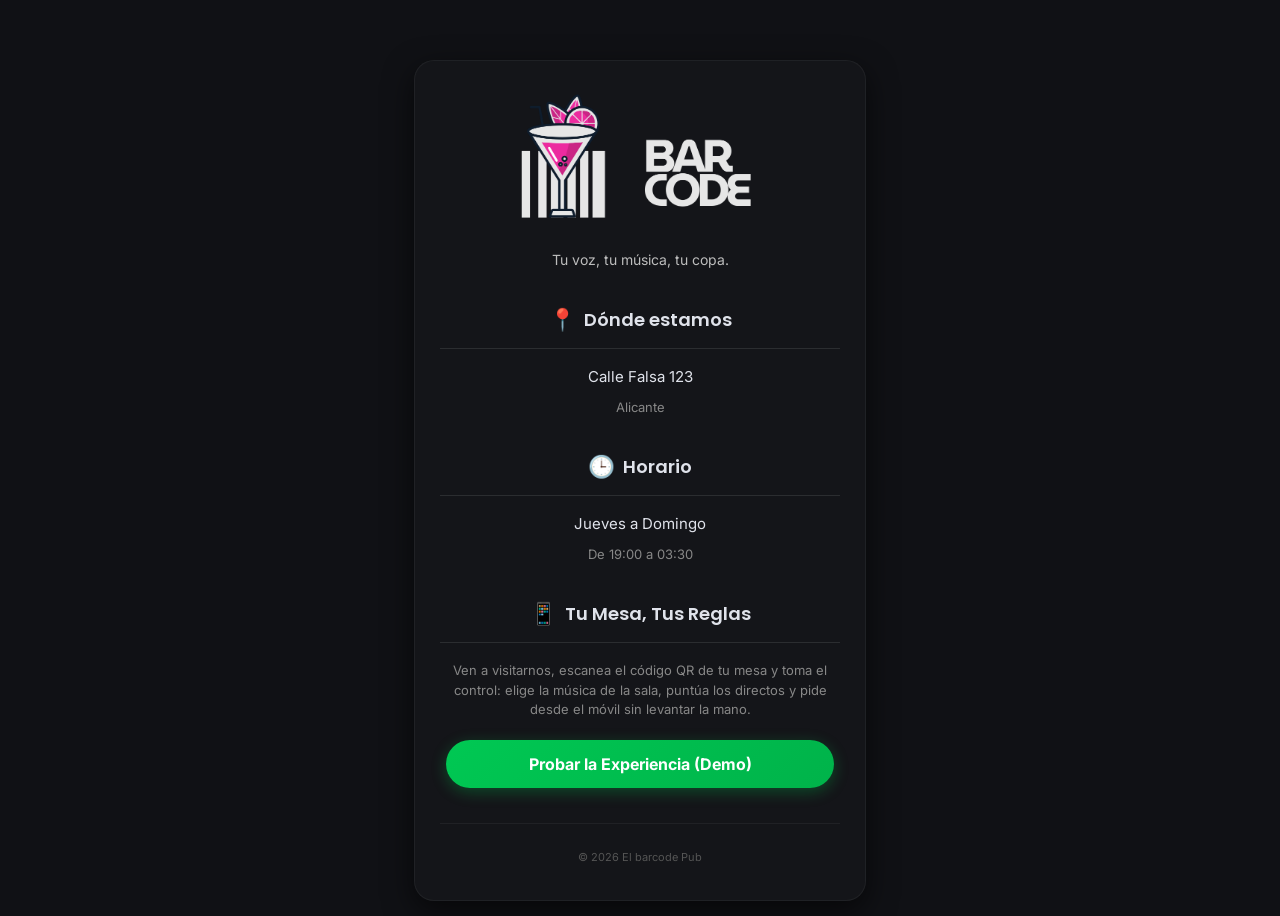
==== index.html @ 7a29fbdd "Push desde Stream Deck" ====
<!DOCTYPE html>
<html lang="es">
<head>
    <meta charset="UTF-8">
    <meta name="viewport" content="width=device-width, initial-scale=1.0, maximum-scale=1.0, user-scalable=no">
    <title>Salseo Pub | Alicante</title>
    <link rel="preconnect" href="https://fonts.googleapis.com">
    <link rel="preconnect" href="https://fonts.gstatic.com" crossorigin>
    <link href="https://fonts.googleapis.com/css2?family=Poppins:wght@600;700&family=Inter:wght@400;600&display=swap" rel="stylesheet">
    <link rel="stylesheet" href="style.css">
</head>
<body>

    <div class="contenedor" style="margin-top: 5vh;">
        
        <img src="img/logo.png" alt="Logo El barcode Pub" class="logo-barcode">

        <p class="subtitulo">Tu voz, tu música, tu copa.</p>

        <div>
            <h3><span class="icon">📍</span> Dónde estamos</h3>
            <p style="font-size: 15px; margin-bottom: 5px; color: var(--text-body);">Calle Falsa 123</p>
            <p style="font-size: 13px; color: #888;">Alicante</p>
        </div>

        <div>
            <h3><span class="icon">🕒</span> Horario</h3>
            <p style="font-size: 15px; margin-bottom: 5px; color: var(--text-body);">Jueves a Domingo</p>
            <p style="font-size: 13px; color: #888;">De 19:00 a 03:30</p>
        </div>

        <div>
            <h3><span class="icon">📱</span> Tu Mesa, Tus Reglas</h3>
            <p style="font-size: 13px; color: #888; margin-bottom: 20px; padding: 0 10px; line-height: 1.5;">
                Ven a visitarnos, escanea el código QR de tu mesa y toma el control: elige la música de la sala, puntúa los directos y pide desde el móvil sin levantar la mano.
            </p>
            
            <a href="clientes.html" class="boton boton-verde">Probar la Experiencia (Demo)</a>
        </div>

        <div style="margin-top: 35px; border-top: 1px solid rgba(255, 255, 255, 0.05); padding-top: 15px;">
            <p style="font-size: 11px; color: #555;">© 2026 El barcode Pub</p>
        </div>

    </div>

</body>
</html>
---- style.css ----
:root {
    --accent-orange: #FE9400; 
    --accent-orange-hover: #e67e22;
    --accent-green: #00C853; 
    --accent-green-hover: #00b34a;
    --accent-dark-btn: #393C45; 
    --bg-body: #101115; 
    --bg-card: #16171B; 
    --text-heading: #BDBDBD; 
    --text-body: #E0E3EB; 
    --shadow-card: 0 10px 30px rgba(0,0,0,0.6);
}

body {
    font-family: 'Inter', sans-serif;
    background-color: var(--bg-body);
    color: var(--text-body);
    margin: 0;
    padding: 15px;
    text-align: center;
    -webkit-overflow-scrolling: touch; 
}

.contenedor {
    max-width: 400px;
    margin: 0 auto;
    background-color: rgba(22, 23, 27, 0.8);
    border-radius: 20px;
    padding: 25px;
    box-shadow: var(--shadow-card);
    border: 1px solid rgba(255, 255, 255, 0.05);
    backdrop-filter: blur(10px);
    -webkit-backdrop-filter: blur(10px);
}

h1 { 
    font-family: 'Poppins', sans-serif;
    font-weight: 700;
    background: linear-gradient(135deg, #FE9400 0%, #ffc163 100%);
    -webkit-background-clip: text;
    background-clip: text;
    -webkit-text-fill-color: transparent;
    margin: 0; 
    font-size: 26px;
}

p.subtitulo { color: var(--text-heading); font-size: 14px; margin-bottom: 30px; font-weight: 400;}

h3 { 
    color: var(--text-body); 
    border-bottom: 1px solid rgba(255, 255, 255, 0.1); 
    padding-bottom: 12px; 
    margin-top: 35px;
    font-size: 18px;
    font-family: 'Poppins', sans-serif;
    font-weight: 600;
    display: flex;
    align-items: center;
    justify-content: center;
}

h3 span.icon { margin-right: 8px; font-size: 1.2em;}

.boton {
    display: block;
    background: linear-gradient(135deg, #FE9400 0%, #f39c12 100%);
    color: #1a1a1a;
    padding: 14px;
    text-decoration: none;
    border-radius: 30px;
    font-weight: 700;
    font-size: 16px;
    margin: 12px auto;
    width: 90%;
    border: none;
    cursor: pointer;
    box-shadow: 0 4px 15px rgba(254, 148, 0, 0.3);
    transition: transform 0.1s ease, box-shadow 0.2s ease;
    outline: none;
}
.boton:active { transform: scale(0.98); box-shadow: 0 2px 10px rgba(254, 148, 0, 0.2); }

.boton-verde {
    background: linear-gradient(135deg, #00C853 0%, #00b34a 100%);
    color: white;
    box-shadow: 0 4px 15px rgba(0, 200, 83, 0.3);
}
.boton-verde:active { transform: scale(0.98); box-shadow: 0 2px 10px rgba(0, 200, 83, 0.2); }

.boton-oscuro {
    background-color: var(--accent-dark-btn);
    color: white;
    box-shadow: 0 4px 10px rgba(0, 0, 0, 0.3);
    background-image: none;
}
.boton-oscuro:hover { background-color: #555; }
.boton-oscuro:active { transform: scale(0.98); }

/* --- NUEVO: Estilo para la caja de texto de pedir canciones --- */
.input-texto {
    width: 90%;
    padding: 14px;
    border-radius: 12px;
    border: 1px solid rgba(255, 255, 255, 0.1);
    background-color: #1a1a1a;
    color: white;
    font-family: 'Inter', sans-serif;
    font-size: 14px;
    margin-bottom: 10px;
    outline: none;
}
.input-texto:focus {
    border-color: var(--accent-orange);
}

.datos-wifi {
    background-color: #1a1a1a;
    padding: 12px;
    border-radius: 12px;
    margin-bottom: 10px;
    border: 1px solid rgba(255, 255, 255, 0.05);
}
.datos-wifi p strong { color: var(--accent-orange); }

/* --- ESTILOS ESPECÍFICOS DE LA CARTA INTERACTIVA --- */
.carta-body { padding-bottom: 40px; }

.caja-alergenos {
    background-color: var(--bg-card);
    border-radius: 15px;
    margin-bottom: 20px;
    border: 1px solid rgba(255, 255, 255, 0.05);
    overflow: hidden; 
}

.caja-alergenos summary {
    padding: 14px;
    color: var(--accent-orange);
    font-weight: 600;
    font-size: 14px;
    cursor: pointer;
    list-style: none;
    display: flex;
    justify-content: space-between;
    align-items: center;
    user-select: none;
}
.caja-alergenos summary::-webkit-details-marker { display: none; }

.filtros-contenido {
    padding: 0 14px 14px 14px;
    display: flex;
    flex-wrap: wrap; 
    gap: 8px;
    border-top: 1px solid rgba(255, 255, 255, 0.05);
    padding-top: 15px;
}

.etiqueta-filtro {
    display: flex;
    align-items: center;
    background-color: var(--accent-dark-btn);
    padding: 8px 14px;
    border-radius: 20px;
    font-size: 13px;
    border: 1px solid rgba(255, 255, 255, 0.05);
    cursor: pointer;
    transition: all 0.2s ease;
}
.etiqueta-filtro input { display: none; }
.etiqueta-filtro:has(input:checked) {
    background-color: #E53935; /* Rojo alerta */
    color: white;
}

.categorias-scroll {
    display: flex;
    overflow-x: auto;
    gap: 10px;
    padding-bottom: 10px;
    margin-bottom: 15px;
    scrollbar-width: none; 
}
.categorias-scroll::-webkit-scrollbar { display: none; }

.btn-categoria {
    background-color: #1a1a1a;
    color: #aaa;
    border: 1px solid rgba(255, 255, 255, 0.1);
    padding: 10px 20px;
    border-radius: 25px;
    font-family: 'Poppins', sans-serif;
    font-size: 14px;
    font-weight: 600;
    white-space: nowrap;
    cursor: pointer;
    transition: all 0.2s ease;
}
.btn-categoria.activo {
    background: linear-gradient(135deg, var(--accent-orange) 0%, #ffc163 100%);
    color: #1a1a1a;
    border: none;
    box-shadow: 0 4px 10px rgba(254, 148, 0, 0.3);
}

.plato {
    background-color: rgba(22, 23, 27, 0.8);
    padding: 18px;
    border-radius: 15px;
    margin-bottom: 15px;
    border: 1px solid rgba(255, 255, 255, 0.05);
    animation: fadeIn 0.3s ease;
}

@keyframes fadeIn {
    from { opacity: 0; transform: translateY(10px); }
    to { opacity: 1; transform: translateY(0); }
}

.plato-titulo {
    display: flex;
    justify-content: space-between;
    align-items: flex-start;
    margin-bottom: 8px;
    gap: 10px;
}
.plato h3 { margin: 0; color: #fff; font-size: 16px; font-family: 'Poppins', sans-serif; line-height: 1.2;}
.precio { color: var(--accent-green); font-weight: 700; font-size: 16px; font-family: 'Poppins', sans-serif;}
.descripcion { color: #aaa; font-size: 13px; margin: 5px 0 10px 0; line-height: 1.4; }
.alergenos-lista { color: #E53935; font-size: 11px; font-weight: 600; display: flex; flex-wrap: wrap; gap: 5px;}
.sin-alergenos { color: #888; font-size: 11px; }

/* --- ESTILOS PARA LAS JAMS (Termómetro) --- */
.caja-termometro {
    background-color: rgba(22, 23, 27, 0.5);
    padding: 20px;
    border-radius: 15px;
    border: 1px solid rgba(255, 255, 255, 0.05);
    margin-bottom: 20px;
}

.barra-fondo {
    width: 100%;
    height: 30px;
    background-color: #1a1a1a;
    border-radius: 15px;
    overflow: hidden;
    border: 1px solid rgba(255, 255, 255, 0.1);
    position: relative;
    /* Efecto de sombra interior para que parezca hundido */
    box-shadow: inset 0 2px 5px rgba(0,0,0,0.5);
}

.barra-relleno {
    height: 100%;
    width: 0%; /* Esto lo cambiaremos con JS */
    /* Un degradado que va de verde a rojo para dar sensación de temperatura */
    background: linear-gradient(90deg, var(--accent-green) 0%, var(--accent-orange) 50%, #E53935 100%);
    transition: width 0.4s cubic-bezier(0.4, 0, 0.2, 1);
}

/* Clase para desactivar el botón temporalmente (Anti-Spam) */
.boton-bloqueado {
    opacity: 0.5;
    cursor: not-allowed;
    pointer-events: none; /* Evita que se pueda hacer clic */
    background: #555 !important; /* Lo ponemos gris */
    box-shadow: none !important;
}

.logo-barcode {
    width: 100%;
    max-width: 280px; /* Controla el ancho máximo para móviles */
    height: auto; /* Mantiene la proporción rectangular */
    margin-bottom: 25px; /* Separa el logo del título */
    display: block; /* Para centrarlo horizontalmente */
    margin-left: auto;
    margin-right: auto;
}
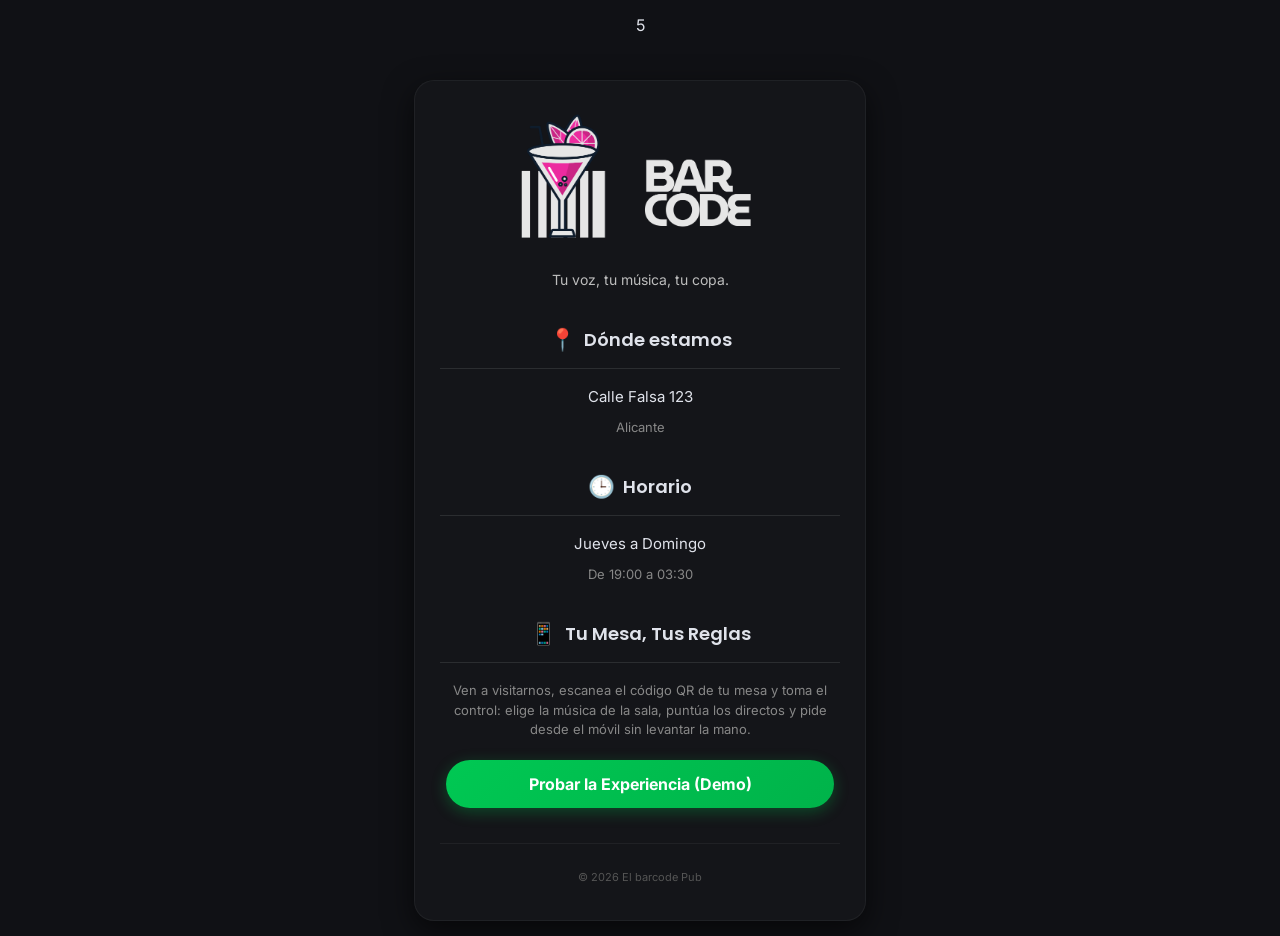
==== commit 3b54d5a0: "Push desde Stream Deck" ====
--- a/index.html
+++ b/index.html
@@ -3,14 +3,14 @@
 <head>
     <meta charset="UTF-8">
     <meta name="viewport" content="width=device-width, initial-scale=1.0, maximum-scale=1.0, user-scalable=no">
-    <title>Salseo Pub | Alicante</title>
+    <title>Bar Code | Alicante</title>
     <link rel="preconnect" href="https://fonts.googleapis.com">
     <link rel="preconnect" href="https://fonts.gstatic.com" crossorigin>
     <link href="https://fonts.googleapis.com/css2?family=Poppins:wght@600;700&family=Inter:wght@400;600&display=swap" rel="stylesheet">
     <link rel="stylesheet" href="style.css">
 </head>
 <body>
-
+5
     <div class="contenedor" style="margin-top: 5vh;">
         
         <img src="img/logo.png" alt="Logo El barcode Pub" class="logo-barcode">
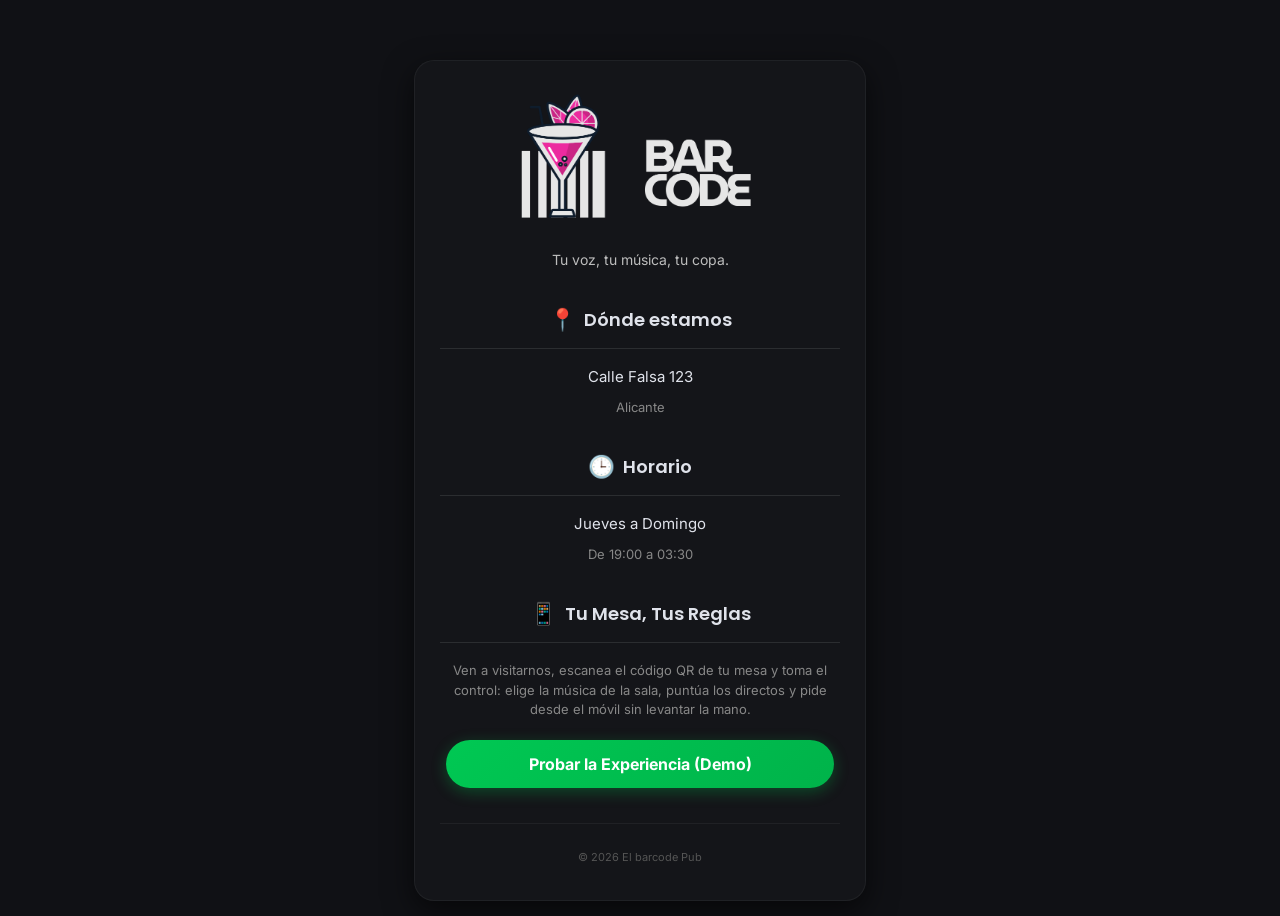
==== commit 4479239b: "Push desde Stream Deck" ====
--- a/index.html
+++ b/index.html
@@ -10,7 +10,6 @@
     <link rel="stylesheet" href="style.css">
 </head>
 <body>
-5
     <div class="contenedor" style="margin-top: 5vh;">
         
         <img src="img/logo.png" alt="Logo El barcode Pub" class="logo-barcode">
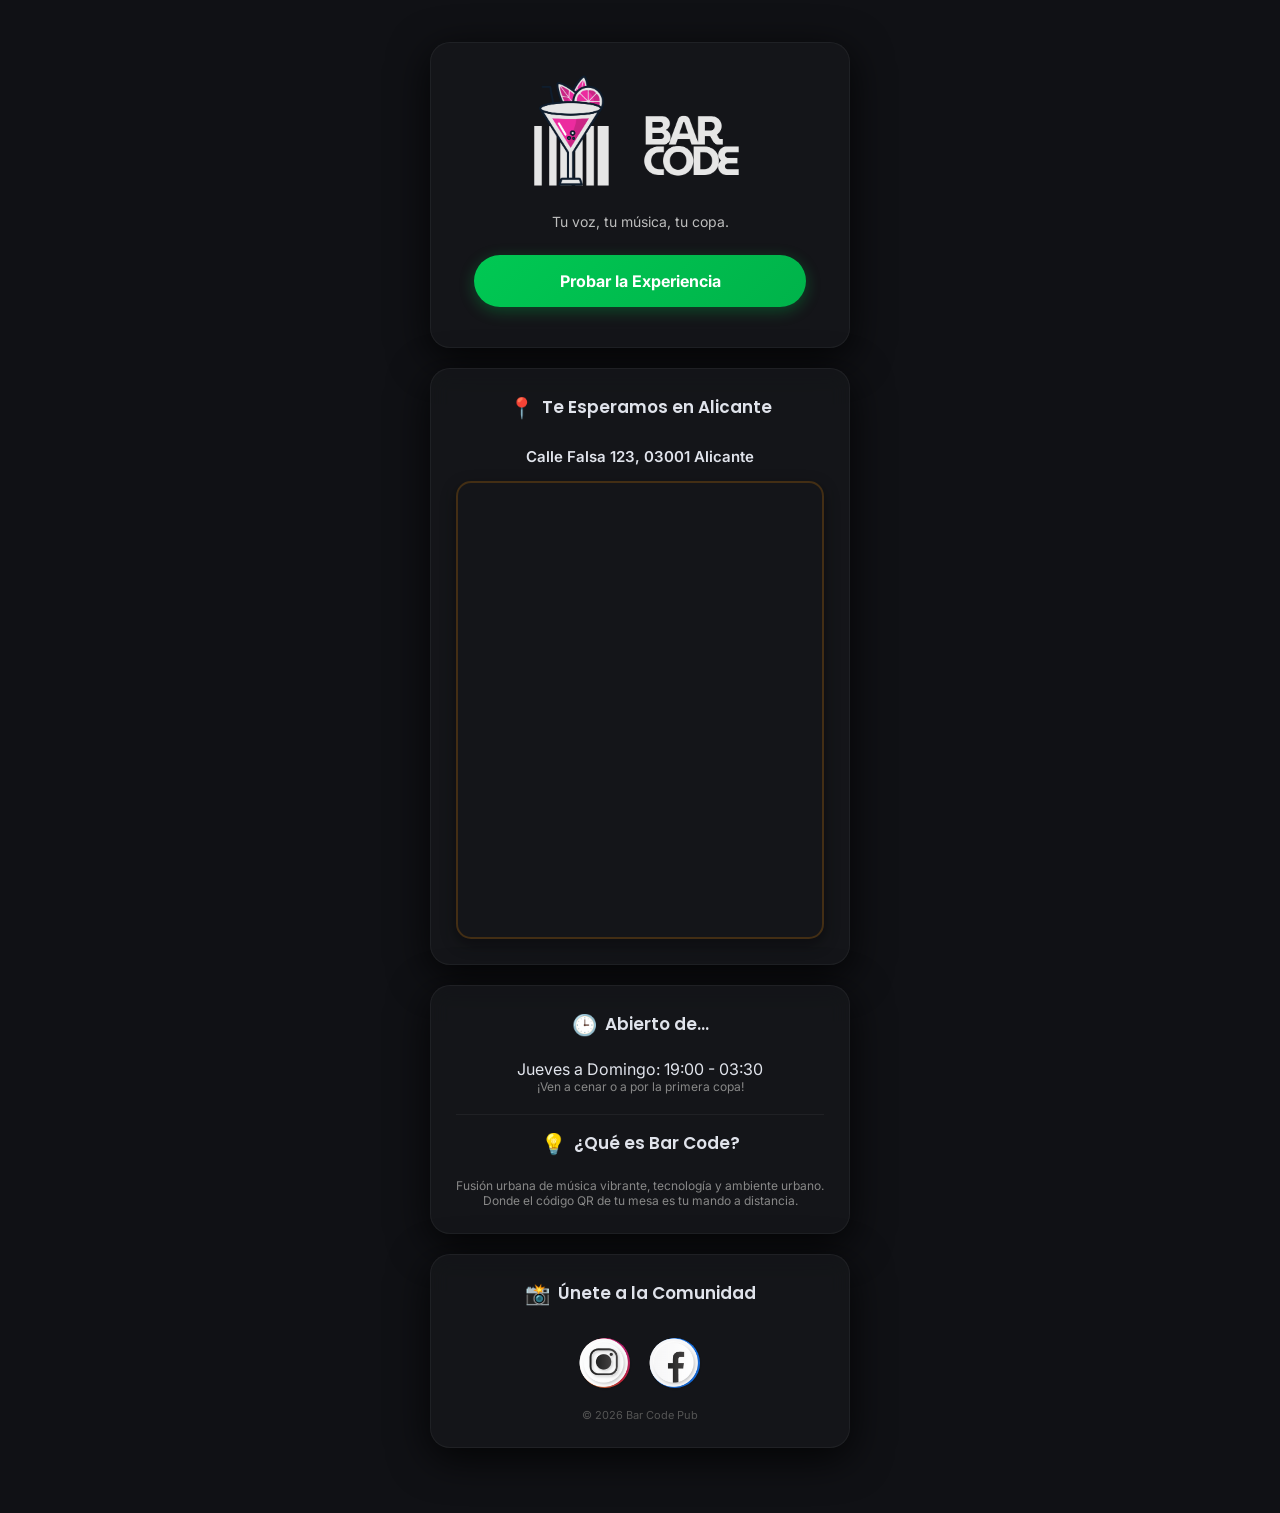
==== commit a51819ce: "Push desde Stream Deck" ====
--- a/index.html
+++ b/index.html
@@ -3,43 +3,68 @@
 <head>
     <meta charset="UTF-8">
     <meta name="viewport" content="width=device-width, initial-scale=1.0, maximum-scale=1.0, user-scalable=no">
-    <title>Bar Code | Alicante</title>
+    <title>Bar Code | Alicante | Tu voz, tu música, tu copa</title>
+    
     <link rel="preconnect" href="https://fonts.googleapis.com">
     <link rel="preconnect" href="https://fonts.gstatic.com" crossorigin>
     <link href="https://fonts.googleapis.com/css2?family=Poppins:wght@600;700&family=Inter:wght@400;600&display=swap" rel="stylesheet">
+    
     <link rel="stylesheet" href="style.css">
 </head>
-<body>
-    <div class="contenedor" style="margin-top: 5vh;">
+<body class="landing-page">
+
+    <div class="main-wrapper">
         
-        <img src="img/logo.png" alt="Logo El barcode Pub" class="logo-barcode">
+        <header class="hero-section">
+            <div class="glass-header">
+                <img src="img/logo.png" alt="Logo Bar Code Alicante" class="logo-barcode-header">
+                <p class="tagline">Tu voz, tu música, tu copa.</p>
+                <a href="clientes.html" class="boton boton-verde pulse-button">Probar la Experiencia</a>
+            </div>
+        </header>
 
-        <p class="subtitulo">Tu voz, tu música, tu copa.</p>
+        <section class="section-container location-section">
+            <div class="contenedor-landing">
+                <h3><span class="icon">📍</span> Te Esperamos en Alicante</h3>
+                <p class="address">Calle Falsa 123, 03001 Alicante</p>
+                
+                <div class="map-wrapper">
+                    <iframe src="https://www.google.com/maps/embed?pb=!1m14!1m12!1m3!1d390.1068801861939!2d-0.12942643118018304!3d38.537109551688346!2m3!1f0!2f0!3f0!3m2!1i1024!2i768!4f13.1!5e0!3m2!1ses!2ses!4v1773741954006!5m2!1ses!2ses" width="600" height="450" style="border:0;" allowfullscreen="" loading="lazy" referrerpolicy="no-referrer-when-downgrade"></iframe>
+                    </iframe>
+                </div>
+            </div>
+        </section>
 
-        <div>
-            <h3><span class="icon">📍</span> Dónde estamos</h3>
-            <p style="font-size: 15px; margin-bottom: 5px; color: var(--text-body);">Calle Falsa 123</p>
-            <p style="font-size: 13px; color: #888;">Alicante</p>
-        </div>
+        <section class="section-container info-section">
+            <div class="contenedor-landing flex-info">
+                
+                <div class="info-block">
+                    <h3><span class="icon">🕒</span> Abierto de...</h3>
+                    <p>Jueves a Domingo: 19:00 - 03:30</p>
+                    <p class="horario-extra">¡Ven a cenar o a por la primera copa!</p>
+                </div>
 
-        <div>
-            <h3><span class="icon">🕒</span> Horario</h3>
-            <p style="font-size: 15px; margin-bottom: 5px; color: var(--text-body);">Jueves a Domingo</p>
-            <p style="font-size: 13px; color: #888;">De 19:00 a 03:30</p>
-        </div>
+                <div class="info-block concept-block">
+                    <h3><span class="icon">💡</span> ¿Qué es Bar Code?</h3>
+                    <p>Fusión urbana de música vibrante, tecnología y ambiente urbano. Donde el código QR de tu mesa es tu mando a distancia.</p>
+                </div>
+            </div>
+        </section>
 
-        <div>
-            <h3><span class="icon">📱</span> Tu Mesa, Tus Reglas</h3>
-            <p style="font-size: 13px; color: #888; margin-bottom: 20px; padding: 0 10px; line-height: 1.5;">
-                Ven a visitarnos, escanea el código QR de tu mesa y toma el control: elige la música de la sala, puntúa los directos y pide desde el móvil sin levantar la mano.
-            </p>
-            
-            <a href="clientes.html" class="boton boton-verde">Probar la Experiencia (Demo)</a>
-        </div>
-
-        <div style="margin-top: 35px; border-top: 1px solid rgba(255, 255, 255, 0.05); padding-top: 15px;">
-            <p style="font-size: 11px; color: #555;">© 2026 El barcode Pub</p>
-        </div>
+        <footer class="footer-landing">
+            <div class="glass-footer">
+                <h3><span class="icon">📸</span> Únete a la Comunidad</h3>
+                <div class="social-icons">
+                    <a href="https://instagram.com/barcode_alicante" target="_blank" class="icon-btn instagram">
+                        <img src="img/instagram-logo.png" alt="Instagram">
+                    </a>
+                    <a href="https://facebook.com/barcode.pub.alicante" target="_blank" class="icon-btn facebook">
+                        <img src="img/facebook-logo.png" alt="Facebook">
+                    </a>
+                </div>
+                <p class="copyright">© 2026 Bar Code Pub</p>
+            </div>
+        </footer>
 
     </div>
 
--- a/style.css
+++ b/style.css
@@ -1,3 +1,8 @@
+/* ==========================================================================
+   BAR CODE / EL PARLAMENTO - HOJA DE ESTILOS UNIFICADA
+   ========================================================================== */
+
+/* --- 1. VARIABLES GLOBALES (Tu paleta de colores) --- */
 :root {
     --accent-orange: #FE9400; 
     --accent-orange-hover: #e67e22;
@@ -5,53 +10,80 @@
     --accent-green-hover: #00b34a;
     --accent-dark-btn: #393C45; 
     --bg-body: #101115; 
-    --bg-card: #16171B; 
+    --bg-card: rgba(22, 23, 27, 0.8); /* Fondo con transparencia para el efecto glass */
     --text-heading: #BDBDBD; 
     --text-body: #E0E3EB; 
-    --shadow-card: 0 10px 30px rgba(0,0,0,0.6);
+    --shadow-card: 0 10px 40px rgba(0,0,0,0.8);
+}
+
+/* --- 2. RESETEO BÁSICO --- */
+* {
+    margin: 0;
+    padding: 0;
+    box-sizing: border-box;
+    font-family: 'Inter', sans-serif;
 }
 
 body {
-    font-family: 'Inter', sans-serif;
     background-color: var(--bg-body);
     color: var(--text-body);
-    margin: 0;
-    padding: 15px;
     text-align: center;
-    -webkit-overflow-scrolling: touch; 
-}
-
+    -webkit-overflow-scrolling: touch; /* Para un scroll suave en iPhone */
+}
+
+/* --- 3. COMPONENTES REUTILIZABLES (Cristal, Textos, Logos) --- */
+
+/* La caja principal (Efecto Glassmorphism) */
 .contenedor {
-    max-width: 400px;
+    max-width: 450px;
     margin: 0 auto;
-    background-color: rgba(22, 23, 27, 0.8);
+    background-color: var(--bg-card);
     border-radius: 20px;
     padding: 25px;
     box-shadow: var(--shadow-card);
     border: 1px solid rgba(255, 255, 255, 0.05);
     backdrop-filter: blur(10px);
     -webkit-backdrop-filter: blur(10px);
-}
-
+    margin-bottom: 20px;
+    animation: fadeIn 0.5s ease-out;
+}
+
+@keyframes fadeIn {
+    from { opacity: 0; transform: translateY(15px); }
+    to { opacity: 1; transform: translateY(0); }
+}
+
+/* El logo superior (válido para clientes.html e index.html) */
+.logo-parlamento, .logo-barcode-header, .logo-cabecera {
+    width: 100%;
+    max-width: 250px;
+    height: auto;
+    margin-bottom: 20px;
+    display: block;
+    margin-left: auto;
+    margin-right: auto;
+}
+
+/* Títulos y Subtítulos */
 h1 { 
     font-family: 'Poppins', sans-serif;
     font-weight: 700;
-    background: linear-gradient(135deg, #FE9400 0%, #ffc163 100%);
+    background: linear-gradient(135deg, var(--accent-orange) 0%, #ffc163 100%);
     -webkit-background-clip: text;
     background-clip: text;
     -webkit-text-fill-color: transparent;
-    margin: 0; 
+    margin: 0 0 5px 0; 
     font-size: 26px;
 }
 
-p.subtitulo { color: var(--text-heading); font-size: 14px; margin-bottom: 30px; font-weight: 400;}
+p.subtitulo { color: var(--text-heading); font-size: 14px; font-weight: 400;}
 
 h3 { 
     color: var(--text-body); 
     border-bottom: 1px solid rgba(255, 255, 255, 0.1); 
     padding-bottom: 12px; 
     margin-top: 35px;
-    font-size: 18px;
+    font-size: 17px;
     font-family: 'Poppins', sans-serif;
     font-weight: 600;
     display: flex;
@@ -61,31 +93,33 @@
 
 h3 span.icon { margin-right: 8px; font-size: 1.2em;}
 
+/* --- 4. SISTEMA DE BOTONES --- */
+
 .boton {
     display: block;
-    background: linear-gradient(135deg, #FE9400 0%, #f39c12 100%);
+    background: linear-gradient(135deg, var(--accent-orange) 0%, #f39c12 100%);
     color: #1a1a1a;
-    padding: 14px;
+    padding: 16px;
     text-decoration: none;
     border-radius: 30px;
     font-weight: 700;
     font-size: 16px;
-    margin: 12px auto;
+    margin: 15px auto;
     width: 90%;
     border: none;
     cursor: pointer;
     box-shadow: 0 4px 15px rgba(254, 148, 0, 0.3);
-    transition: transform 0.1s ease, box-shadow 0.2s ease;
+    transition: all 0.2s ease;
     outline: none;
 }
 .boton:active { transform: scale(0.98); box-shadow: 0 2px 10px rgba(254, 148, 0, 0.2); }
 
 .boton-verde {
-    background: linear-gradient(135deg, #00C853 0%, #00b34a 100%);
+    background: linear-gradient(135deg, var(--accent-green) 0%, #00b34a 100%);
     color: white;
     box-shadow: 0 4px 15px rgba(0, 200, 83, 0.3);
 }
-.boton-verde:active { transform: scale(0.98); box-shadow: 0 2px 10px rgba(0, 200, 83, 0.2); }
+.boton-verde:active { box-shadow: 0 2px 10px rgba(0, 200, 83, 0.2); }
 
 .boton-oscuro {
     background-color: var(--accent-dark-btn);
@@ -94,9 +128,18 @@
     background-image: none;
 }
 .boton-oscuro:hover { background-color: #555; }
-.boton-oscuro:active { transform: scale(0.98); }
-
-/* --- NUEVO: Estilo para la caja de texto de pedir canciones --- */
+
+/* Estado bloqueado para el botón anti-spam */
+.boton-bloqueado {
+    opacity: 0.5;
+    cursor: not-allowed;
+    pointer-events: none;
+    background: #555 !important;
+    box-shadow: none !important;
+}
+
+/* --- 5. INPUTS Y CAJAS DE DATOS (WiFi, Peticiones) --- */
+
 .input-texto {
     width: 90%;
     padding: 14px;
@@ -109,9 +152,7 @@
     margin-bottom: 10px;
     outline: none;
 }
-.input-texto:focus {
-    border-color: var(--accent-orange);
-}
+.input-texto:focus { border-color: var(--accent-orange); }
 
 .datos-wifi {
     background-color: #1a1a1a;
@@ -122,8 +163,94 @@
 }
 .datos-wifi p strong { color: var(--accent-orange); }
 
-/* --- ESTILOS ESPECÍFICOS DE LA CARTA INTERACTIVA --- */
-.carta-body { padding-bottom: 40px; }
+/* --- 6. LANDING PAGE PRINCIPAL (index.html) --- */
+
+.landing-page {
+    /* Imagen de fondo desenfocada */
+    background-image: linear-gradient(rgba(16, 17, 21, 0.9), rgba(16, 17, 21, 0.9)), url('img/background-bar.jpg');
+    background-size: cover;
+    background-position: center;
+    background-attachment: fixed;
+    padding-bottom: 30px;
+}
+
+.main-wrapper {
+    max-width: 450px;
+    margin: 0 auto;
+    padding: 15px;
+}
+
+.glass-header, .section-container .contenedor-landing, .glass-footer {
+    background-color: var(--bg-card);
+    border-radius: 20px;
+    padding: 25px;
+    box-shadow: var(--shadow-card);
+    border: 1px solid rgba(255, 255, 255, 0.05);
+    backdrop-filter: blur(10px);
+    -webkit-backdrop-filter: blur(10px);
+    margin-bottom: 20px;
+    animation: fadeIn 0.5s ease-out;
+}
+
+.hero-section { text-align: center; margin-top: 3vh; }
+.tagline { color: var(--text-heading); font-size: 14px; margin-bottom: 25px; }
+
+/* Botón con pulso llamativo */
+.pulse-button {
+    animation: pulse 2s infinite;
+}
+@keyframes pulse {
+    0% { box-shadow: 0 0 0 0 rgba(0, 200, 83, 0.5); }
+    70% { box-shadow: 0 0 0 10px rgba(0, 200, 83, 0); }
+    100% { box-shadow: 0 0 0 0 rgba(0, 200, 83, 0); }
+}
+
+/* Mapa e Info */
+.location-section h3 { margin-top: 0; margin-bottom: 15px; border-bottom: none;}
+.address { font-size: 15px; margin-bottom: 15px; font-weight: 600; }
+.map-wrapper {
+    width: 100%;
+    border-radius: 15px;
+    overflow: hidden;
+    border: 2px solid rgba(254, 148, 0, 0.2);
+    box-shadow: 0 5px 15px rgba(0,0,0,0.4);
+}
+
+.flex-info { display: flex; flex-direction: column; gap: 20px; }
+.info-block h3 { margin-top: 0; margin-bottom: 10px; border-bottom: none;}
+.horario-extra, .info-block.concept-block p { font-size: 12px; color: #888; }
+.info-block.concept-block { border-top: 1px solid rgba(255, 255, 255, 0.05); padding-top: 15px; }
+
+/* Footer y Redes Sociales */
+.footer-landing { text-align: center; }
+.footer-landing h3 { margin-top: 0; border-bottom: none; }
+.social-icons {
+    display: flex;
+    justify-content: center;
+    gap: 20px;
+    margin: 20px 0;
+}
+.icon-btn {
+    width: 50px;
+    height: 50px;
+    border-radius: 50%;
+    display: flex;
+    align-items: center;
+    justify-content: center;
+    text-decoration: none;
+    font-weight: bold;
+    color: white;
+    font-size: 16px;
+    transition: transform 0.2s;
+}
+.icon-btn:active { transform: scale(0.9); }
+.instagram { background: linear-gradient(45deg, #f09433 0%, #e6683c 25%, #dc2743 50%, #cc2366 75%, #bc1888 100%); }
+.facebook { background-color: #1877F2; }
+.copyright { font-size: 11px; color: #555; margin-top: 15px; }
+
+/* --- 7. CARTA INTERACTIVA (carta.html) --- */
+
+.carta-body { padding-bottom: 40px; padding-top: 15px; }
 
 .caja-alergenos {
     background-color: var(--bg-card);
@@ -169,7 +296,7 @@
 }
 .etiqueta-filtro input { display: none; }
 .etiqueta-filtro:has(input:checked) {
-    background-color: #E53935; /* Rojo alerta */
+    background-color: #E53935; /* Rojo alerta para alérgenos marcados */
     color: white;
 }
 
@@ -210,11 +337,7 @@
     margin-bottom: 15px;
     border: 1px solid rgba(255, 255, 255, 0.05);
     animation: fadeIn 0.3s ease;
-}
-
-@keyframes fadeIn {
-    from { opacity: 0; transform: translateY(10px); }
-    to { opacity: 1; transform: translateY(0); }
+    text-align: left; /* Textos de la carta a la izquierda */
 }
 
 .plato-titulo {
@@ -224,13 +347,14 @@
     margin-bottom: 8px;
     gap: 10px;
 }
-.plato h3 { margin: 0; color: #fff; font-size: 16px; font-family: 'Poppins', sans-serif; line-height: 1.2;}
+.plato h3 { margin: 0; color: #fff; font-size: 16px; font-family: 'Poppins', sans-serif; line-height: 1.2; border: none; padding: 0;}
 .precio { color: var(--accent-green); font-weight: 700; font-size: 16px; font-family: 'Poppins', sans-serif;}
 .descripcion { color: #aaa; font-size: 13px; margin: 5px 0 10px 0; line-height: 1.4; }
 .alergenos-lista { color: #E53935; font-size: 11px; font-weight: 600; display: flex; flex-wrap: wrap; gap: 5px;}
 .sin-alergenos { color: #888; font-size: 11px; }
 
-/* --- ESTILOS PARA LAS JAMS (Termómetro) --- */
+/* --- 8. LA VOZ DE LAS JAMS Y TERMÓMETRO (jams.html) --- */
+
 .caja-termometro {
     background-color: rgba(22, 23, 27, 0.5);
     padding: 20px;
@@ -247,33 +371,23 @@
     overflow: hidden;
     border: 1px solid rgba(255, 255, 255, 0.1);
     position: relative;
-    /* Efecto de sombra interior para que parezca hundido */
     box-shadow: inset 0 2px 5px rgba(0,0,0,0.5);
 }
 
 .barra-relleno {
     height: 100%;
-    width: 0%; /* Esto lo cambiaremos con JS */
-    /* Un degradado que va de verde a rojo para dar sensación de temperatura */
+    width: 0%; 
     background: linear-gradient(90deg, var(--accent-green) 0%, var(--accent-orange) 50%, #E53935 100%);
     transition: width 0.4s cubic-bezier(0.4, 0, 0.2, 1);
 }
 
-/* Clase para desactivar el botón temporalmente (Anti-Spam) */
-.boton-bloqueado {
-    opacity: 0.5;
-    cursor: not-allowed;
-    pointer-events: none; /* Evita que se pueda hacer clic */
-    background: #555 !important; /* Lo ponemos gris */
-    box-shadow: none !important;
-}
-
-.logo-barcode {
-    width: 100%;
-    max-width: 280px; /* Controla el ancho máximo para móviles */
-    height: auto; /* Mantiene la proporción rectangular */
-    margin-bottom: 25px; /* Separa el logo del título */
-    display: block; /* Para centrarlo horizontalmente */
-    margin-left: auto;
-    margin-right: auto;
+/* Ajuste para que los iconos de redes encajen perfectos en el botón circular */
+.icon-btn img {
+    /* Aumentamos dramáticamente el tamaño para que llene el círculo */
+    width: 56px; 
+    height: auto;
+    display: block;
+    
+    /* Pequeño truco para que queden visualmente centrados en el círculo */
+    transform: translateY(1px); 
 }
